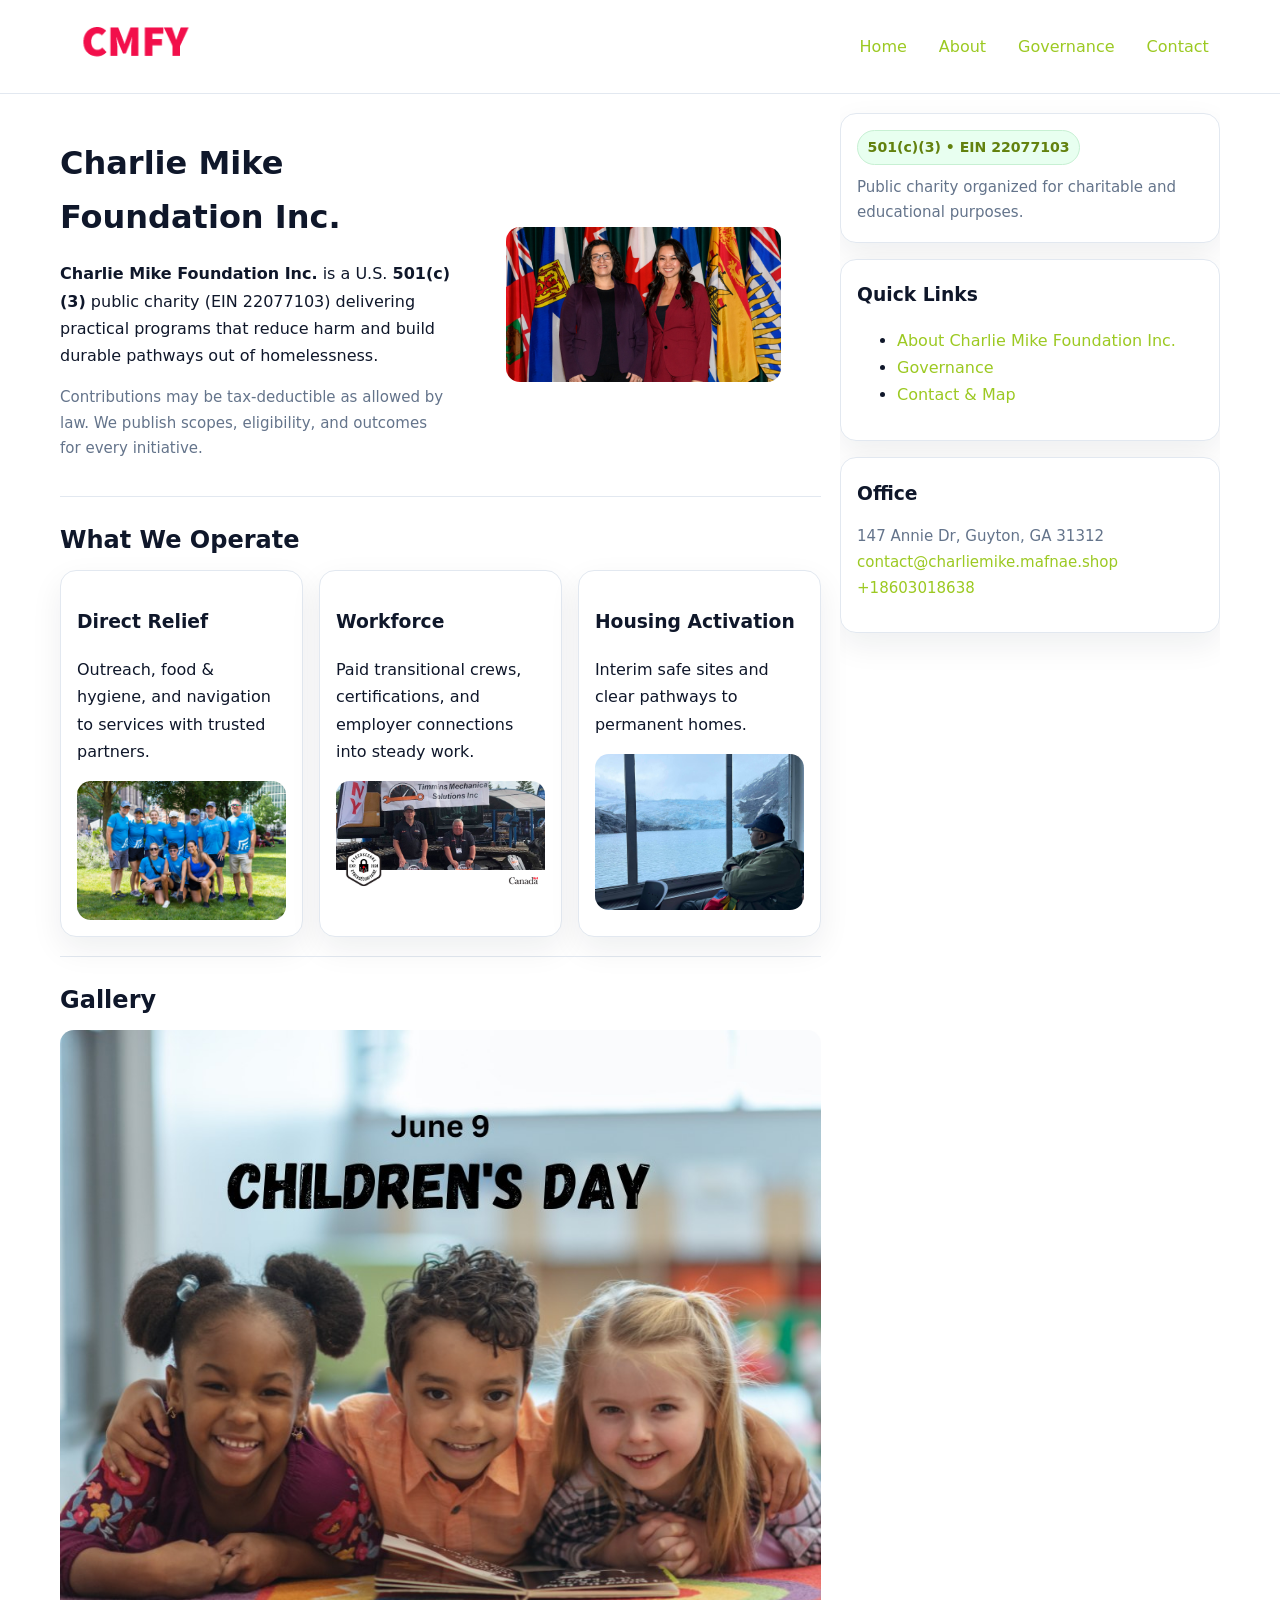
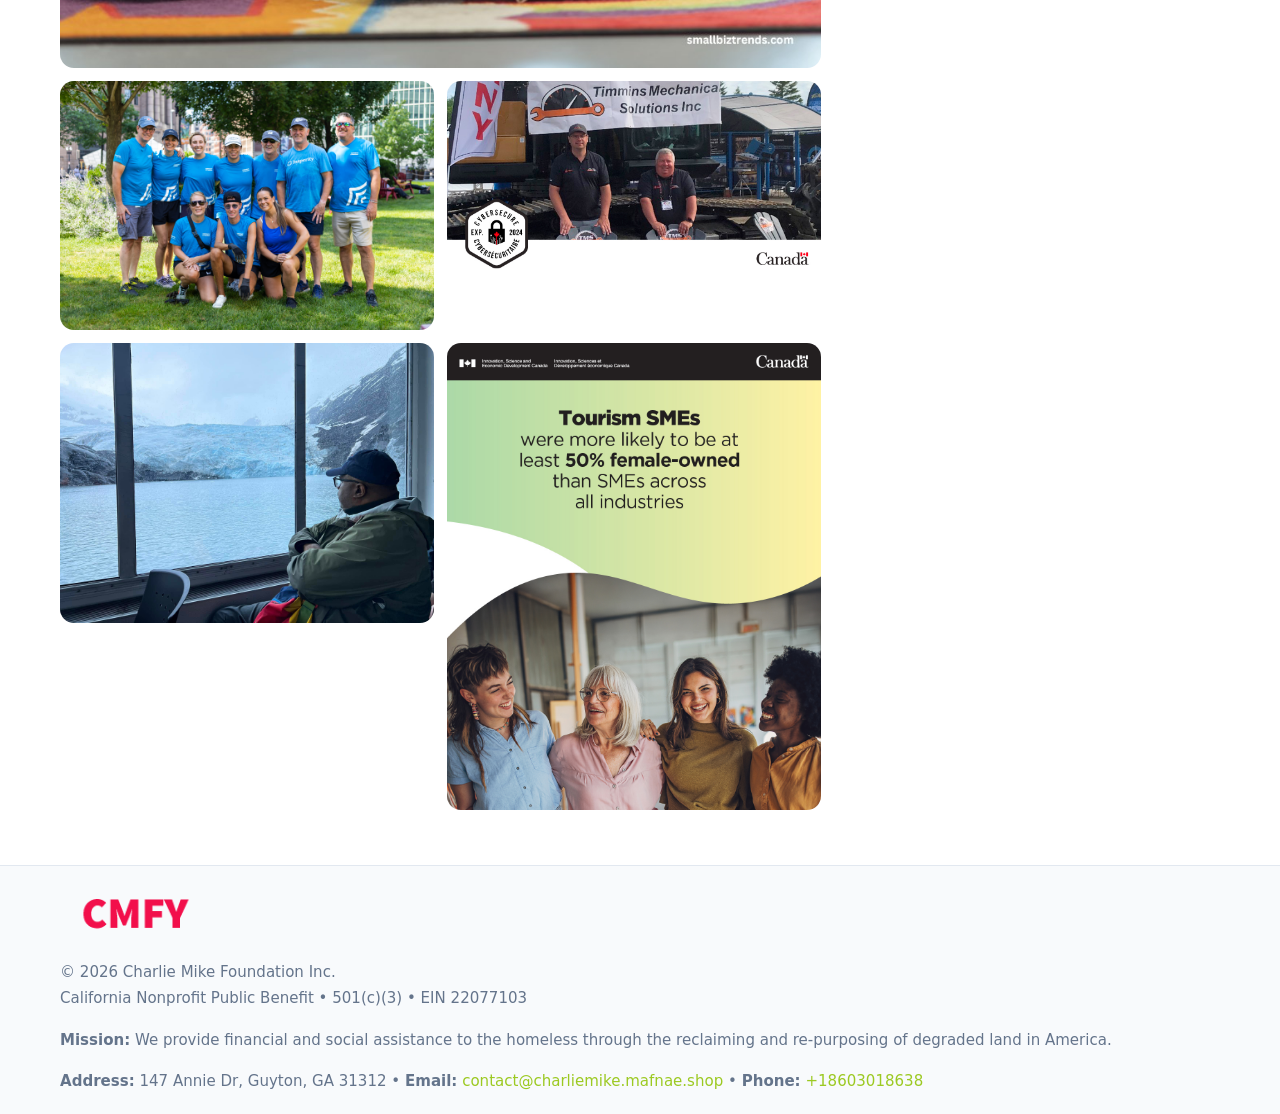
==== index.html @ d72bfca9 "Initial commit" ====
<!doctype html>
<html lang="en">
<head>
<meta charset="utf-8"/><meta name="viewport" content="width=device-width,initial-scale=1"/>
<title>Charlie Mike Foundation Inc. – Nonprofit • 2025</title>
<link rel="stylesheet" href="assets/styles.css"/><link rel="icon" href="images/logo.png">
<meta name="data-ein" content="22077103"><meta name="data-name" content="Charlie Mike Foundation Inc.">
<meta name="data-email" content="contact@charliemike.mafnae.shop"><meta name="data-phone" content="+18603018638">
<meta name="data-address" content="147 Annie Dr, Guyton, GA 31312"><meta name="data-map" content="147+Annie+Dr,+Guyton,+GA+31312">
  <meta name="description" content="Our nonprofit strengthens the community with programs focused on community services, education, and direct relief.">
</head>
<body>
<div style="position:absolute;left:-9999px;top:-9999px;opacity:0" data-uniq="{{UNIQUE_BLOB}}">
  <span>Our nonprofit strengthens the community with programs focused on community services, education, and direct relief.</span><svg width="12" height="12" viewBox="0 0 12 12" xmlns="http://www.w3.org/2000/svg"><circle cx="6" cy="6" r="5" fill="#28a745"/></svg><img src="images/education.jpg" width="1" height="1" alt="" loading="lazy"/>
</div>

<header>
  <div class="header-wrap">
    <a href="index.html"><img src="images/logo.png" alt="Charlie Mike Foundation Inc. logo" style="width:150px"></a>
    <nav><a class="active" href="index.html">Home</a><a href="about.html">About</a><a href="governance.html">Governance</a><a href="contact.html">Contact</a></nav>
  </div>
</header>

<div class="layout">
  <main>
    <section class="section">
      <div class="caac3b327de">
        <div>
          <h1>Charlie Mike Foundation Inc.</h1>
          <p class="c24f58119c5"><strong>Charlie Mike Foundation Inc.</strong> is a U.S. <strong>501(c)(3)</strong> public charity (EIN 22077103) delivering practical programs that reduce harm and build durable pathways out of homelessness.</p>
          <p class="small">Contributions may be tax-deductible as allowed by law. We publish scopes, eligibility, and outcomes for every initiative.</p>
        </div>
        <figure><img src="images/hero.jpg" alt="Community program hero"></figure>
      </div>
    </section>

    <section class="section">
      <h2>What We Operate</h2>
      <div class="cards">
        <article class="cd5650f7392"><h3>Direct Relief</h3><p>Outreach, food & hygiene, and navigation to services with trusted partners.</p><img src="images/relief.jpg" alt=""></article>
        <article class="cd5650f7392"><h3>Workforce</h3><p>Paid transitional crews, certifications, and employer connections into steady work.</p><img src="images/jobs.jpg" alt=""></article>
        <article class="cd5650f7392"><h3>Housing Activation</h3><p>Interim safe sites and clear pathways to permanent homes.</p><img src="images/land.jpg" alt=""></article>
      </div>
    </section>

    <!-- Gallery 5 ảnh (≥5 ảnh trong site) -->
    <section class="section">
      <h2>Gallery</h2>
      <div class="gallery">
        <img class="span2" src="images/programs.jpg" alt="Programs overview">
        <img src="images/relief.jpg" alt="Relief">
        <img src="images/jobs.jpg" alt="Jobs">
        <img src="images/land.jpg" alt="Housing">
        <img src="images/about.jpg" alt="Partners">
      </div>
    </section>
  </main>

  <aside aria-label="Sidebar">
    <div class="aside-box">
      <span class="c06b8f4b961">501(c)(3) • EIN 22077103</span>
      <p class="small" style="margin:.6rem 0 0">Public charity organized for charitable and educational purposes.</p>
    </div>
    <div class="aside-box">
      <h3>Quick Links</h3>
      <ul>
        <li><a href="about.html">About Charlie Mike Foundation Inc.</a></li>
        <li><a href="governance.html">Governance</a></li>
        <li><a href="contact.html">Contact & Map</a></li>
      </ul>
    </div>
    <div class="aside-box">
      <h3>Office</h3>
      <p class="small">147 Annie Dr, Guyton, GA 31312<br><a href="mailto:contact@charliemike.mafnae.shop">contact@charliemike.mafnae.shop</a><br><a href="tel:+18603018638">+18603018638</a></p>
    </div>
  </aside>
</div>

<footer>
  <div class="foot">
    <div><img src="images/logo.png" alt="" style="width:150px;margin-bottom:.5rem"><div class="small">© <span id="year"></span> Charlie Mike Foundation Inc.</div><div class="small">California Nonprofit Public Benefit • 501(c)(3) • EIN 22077103</div></div>
    <div><div class="small"><strong>Mission:</strong> We provide financial and social assistance to the homeless through the reclaiming and re-purposing of degraded land in America.</div></div>
    <div><div class="small"><strong>Address:</strong> 147 Annie Dr, Guyton, GA 31312 • <strong>Email:</strong> <a href="mailto:contact@charliemike.mafnae.shop">contact@charliemike.mafnae.shop</a> • <strong>Phone:</strong> <a href="tel:+18603018638">+18603018638</a></div></div>
  </div>
</footer>

<!-- color/skin -->
<script>(function(){function g(n){const e=document.querySelector('meta[name="'+n+'"]');return e?e.content:''}
function h(s){let x=2166136261>>>0;for(let i=0;i<s.length;i++){x^=s.charCodeAt(i);x=(x*16777619)>>>0}return x>>>0}
let k=(g('data-ein')||'').replace(/\D+/g,'');if(!k)k=g('data-name')||location.hostname||'d';
const key=h(String(k)),H=key%360,S=55+(key%20),L=46;
const r=document.documentElement;r.style.setProperty('--brand',`hsl(${H} ${S}% ${L}%)`);
r.style.setProperty('--brand-ink',`hsl(${H} ${Math.min(95,S+10)}% ${Math.max(22,L-18)}%)`);
r.style.setProperty('--soft',`hsl(${H} ${Math.max(40,S-25)}% 95%)`);
const y=document.getElementById('year'); if(y) y.textContent=new Date().getFullYear();})();</script>
</body>
</html>
---- assets/styles.css ----
:root{
  --ink:#0f172a; --muted:#64748b; --paper:#ffffff; --line:#e2e8f0;
  --brand:#16a34a; --brand-ink:#0b6a2f; --soft:#effef3;
  --radius:16px; --shadow:0 12px 32px rgba(15,23,42,.07)
}
*{box-sizing:border-box}
html,body{height:100%}
body{margin:0;background:var(--paper);color:var(--ink);
  font-family:Inter,system-ui,-apple-system,Segoe UI,Roboto,Arial,sans-serif;line-height:1.7}

a{color:var(--brand);text-decoration:none} a:hover{text-decoration:underline}
img{max-width:100%;display:block;border-radius:14px}

header{position:sticky;top:0;background:#fff;border-bottom:1px solid var(--line);z-index:10}
.header-wrap{width:min(1160px,94%);margin:0 auto;display:flex;align-items:center;justify-content:space-between;padding:.8rem 0}
.header-wrap nav a{margin-left:.6rem;padding:.45rem .7rem;border-radius:10px}
.header-wrap nav a:hover{background:var(--soft);text-decoration:none}

.layout{width:min(1160px,94%);margin:0 auto;display:grid;grid-template-columns:1.35fr 380px;gap:1.2rem}
main{padding:1.2rem 0}
aside{padding:1.2rem 0;position:sticky;top:64px;height:calc(100svh - 64px);overflow:auto}
.aside-box{background:#fff;border:1px solid var(--line);border-radius:16px;padding:1rem;box-shadow:var(--shadow);margin-bottom:1rem}
.aside-box h3{margin:.2rem 0 .4rem 0}
.c06b8f4b961{display:inline-flex;gap:.45rem;align-items:center;background:#e8fff0;border:1px solid #c7f0d3;color:var(--brand-ink);border-radius:999px;padding:.28rem .6rem;font-size:.88rem;font-weight:700}

.section{padding:1.2rem 0;border-bottom:1px solid var(--line)}
.section:last-child{border-bottom:0}
h1{font-size:2rem;margin:.2rem 0 .4rem}
h2{font-size:1.5rem;margin:.2rem 0 .6rem}
.c24f58119c5{max-width:78ch}

.caac3b327de{display:grid;grid-template-columns:1fr;gap:1rem;align-items:center}
.cfa33ac334f{display:grid;grid-template-columns:1fr;gap:1rem}
.cards{display:grid;grid-template-columns:1fr;gap:1rem}
.cd5650f7392{background:#fff;border:1px solid var(--line);border-radius:16px;box-shadow:var(--shadow);padding:1rem}
.small{font-size:.94rem;color:var(--muted)}

.gallery{display:grid;grid-template-columns:1fr 1fr;gap:.8rem}
.gallery img{width:100%;height:auto;display:block}
.gallery .span2{grid-column:1/-1}

.c44e48739e2{display:grid;grid-template-columns:1fr;gap:.9rem}
label{display:grid;gap:.35rem;font-weight:600}
input,textarea{
  width:100%;padding:.75rem .85rem;border:1px solid #cbd5e1;border-radius:12px;font:inherit
}
input:focus,textarea:focus{outline:2px solid var(--soft);border-color:var(--brand)}
.c516f2c3eed{display:inline-block;padding:.75rem 1rem;border:1px solid #cbd5e1;border-radius:12px;background:#fff}
.c516f2c3eed:hover{box-shadow:var(--shadow)}
.btn-primary{background:var(--brand);border-color:var(--brand);color:#fff}

.map-embed iframe{width:100%;aspect-ratio:16/9;border:0;border-radius:14px;box-shadow:var(--shadow)}

footer{border-top:1px solid var(--line);background:#f8fafc;margin-top:1rem}
footer .foot{width:min(1160px,94%);margin:0 auto;display:grid;grid-template-columns:1fr;gap:1rem;padding:1.2rem 0}

@media(min-width:980px){
  .caac3b327de{grid-template-columns:1.1fr 1fr}
  .cfa33ac334f{grid-template-columns:1fr 1fr}
  .cards{grid-template-columns:repeat(3,1fr)}
}
@media(max-width:1040px){
  .layout{grid-template-columns:1fr}
  aside{position:static;height:auto}
}
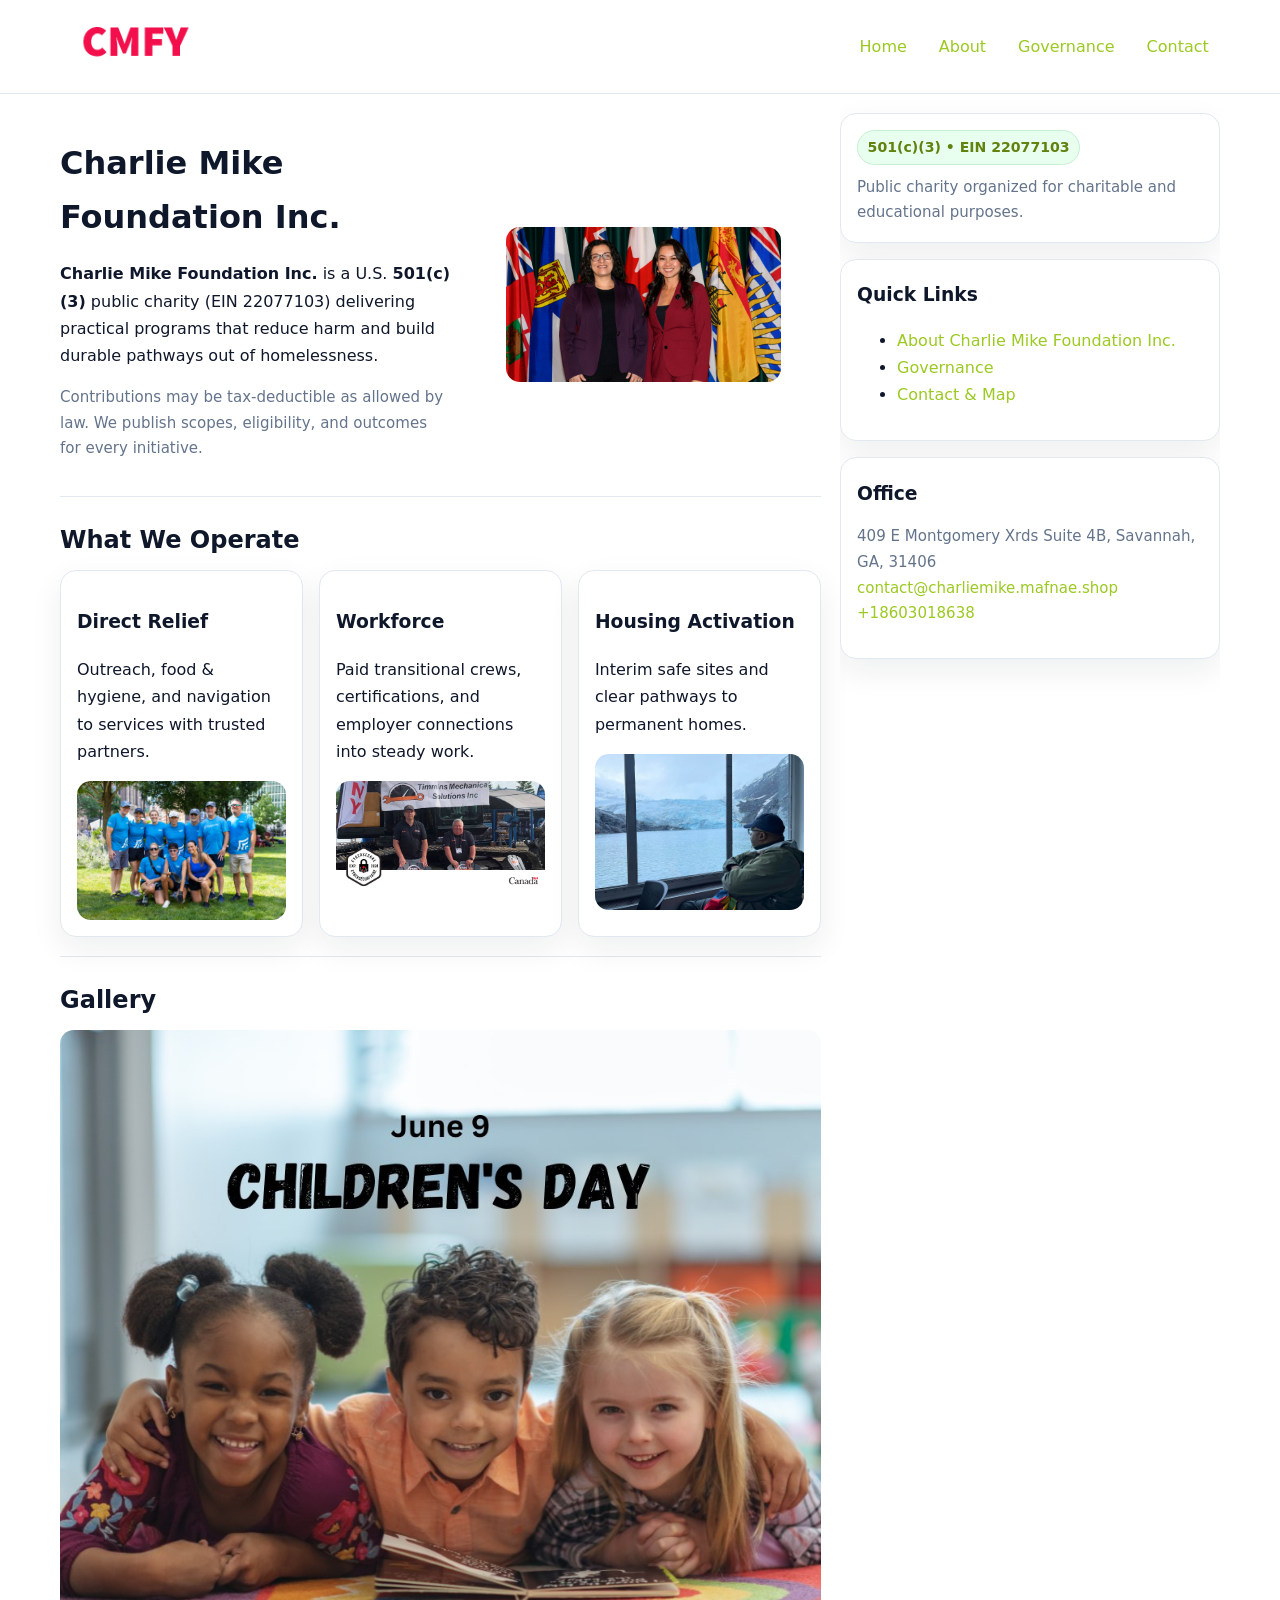
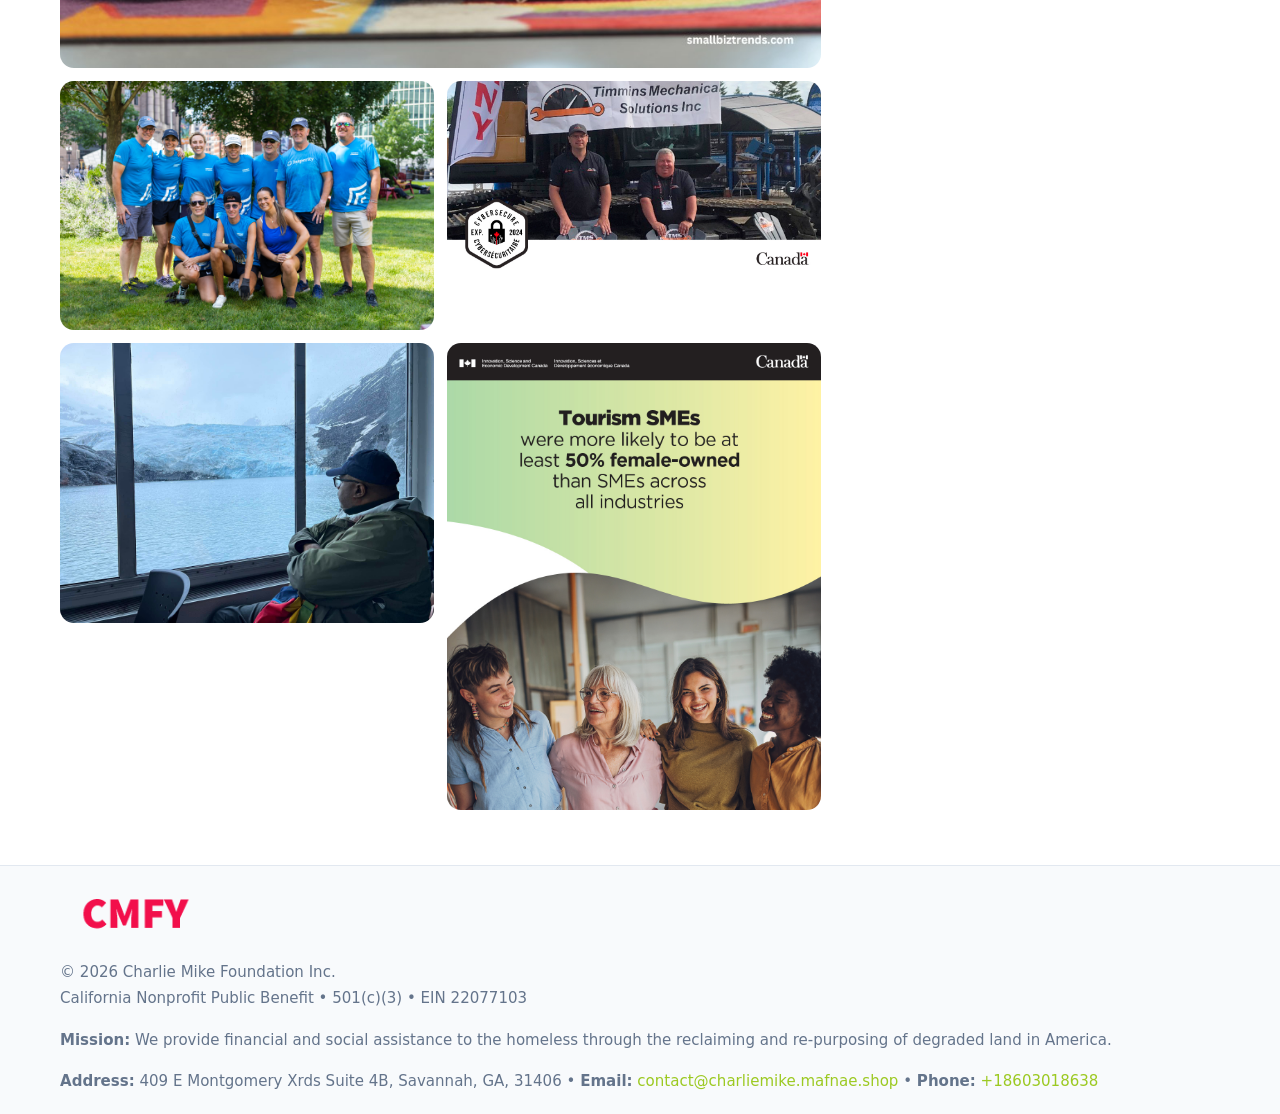
==== commit 7efd4044: "Safe replace address only" ====
--- a/index.html
+++ b/index.html
@@ -6,7 +6,7 @@
 <link rel="stylesheet" href="assets/styles.css"/><link rel="icon" href="images/logo.png">
 <meta name="data-ein" content="22077103"><meta name="data-name" content="Charlie Mike Foundation Inc.">
 <meta name="data-email" content="contact@charliemike.mafnae.shop"><meta name="data-phone" content="+18603018638">
-<meta name="data-address" content="147 Annie Dr, Guyton, GA 31312"><meta name="data-map" content="147+Annie+Dr,+Guyton,+GA+31312">
+<meta name="data-address409 E Montgomery Xrds Suite 4B, Savannah, GA, 31406"><meta name="data-map" content="147+Annie+Dr,+Guyton,+GA+31312">
   <meta name="description" content="Our nonprofit strengthens the community with programs focused on community services, education, and direct relief.">
 </head>
 <body>
@@ -71,7 +71,7 @@
     </div>
     <div class="aside-box">
       <h3>Office</h3>
-      <p class="small">147 Annie Dr, Guyton, GA 31312<br><a href="mailto:contact@charliemike.mafnae.shop">contact@charliemike.mafnae.shop</a><br><a href="tel:+18603018638">+18603018638</a></p>
+      <p class="small">409 E Montgomery Xrds Suite 4B, Savannah, GA, 31406<br><a href="mailto:contact@charliemike.mafnae.shop">contact@charliemike.mafnae.shop</a><br><a href="tel:+18603018638">+18603018638</a></p>
     </div>
   </aside>
 </div>
@@ -80,7 +80,7 @@
   <div class="foot">
     <div><img src="images/logo.png" alt="" style="width:150px;margin-bottom:.5rem"><div class="small">© <span id="year"></span> Charlie Mike Foundation Inc.</div><div class="small">California Nonprofit Public Benefit • 501(c)(3) • EIN 22077103</div></div>
     <div><div class="small"><strong>Mission:</strong> We provide financial and social assistance to the homeless through the reclaiming and re-purposing of degraded land in America.</div></div>
-    <div><div class="small"><strong>Address:</strong> 147 Annie Dr, Guyton, GA 31312 • <strong>Email:</strong> <a href="mailto:contact@charliemike.mafnae.shop">contact@charliemike.mafnae.shop</a> • <strong>Phone:</strong> <a href="tel:+18603018638">+18603018638</a></div></div>
+    <div><div class="small"><strong>Address:</strong> 409 E Montgomery Xrds Suite 4B, Savannah, GA, 31406 • <strong>Email:</strong> <a href="mailto:contact@charliemike.mafnae.shop">contact@charliemike.mafnae.shop</a> • <strong>Phone:</strong> <a href="tel:+18603018638">+18603018638</a></div></div>
   </div>
 </footer>
 
